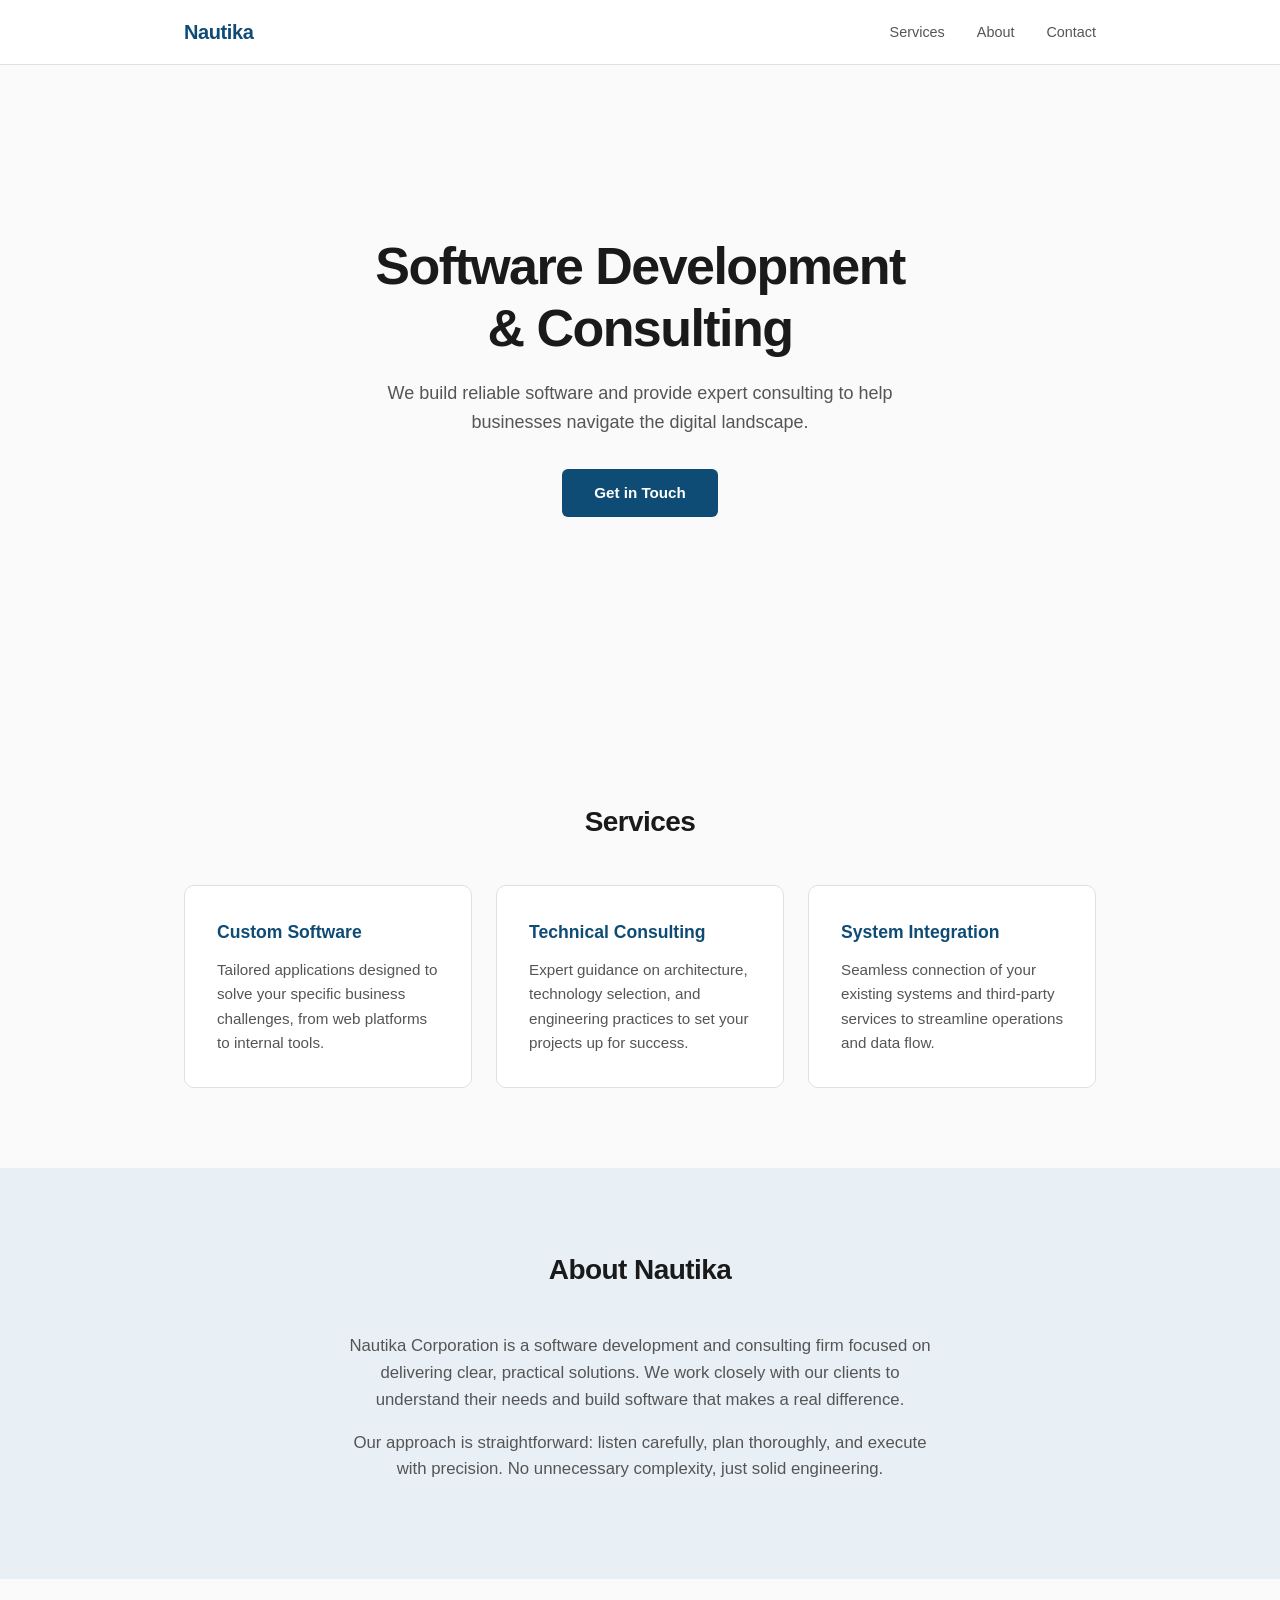
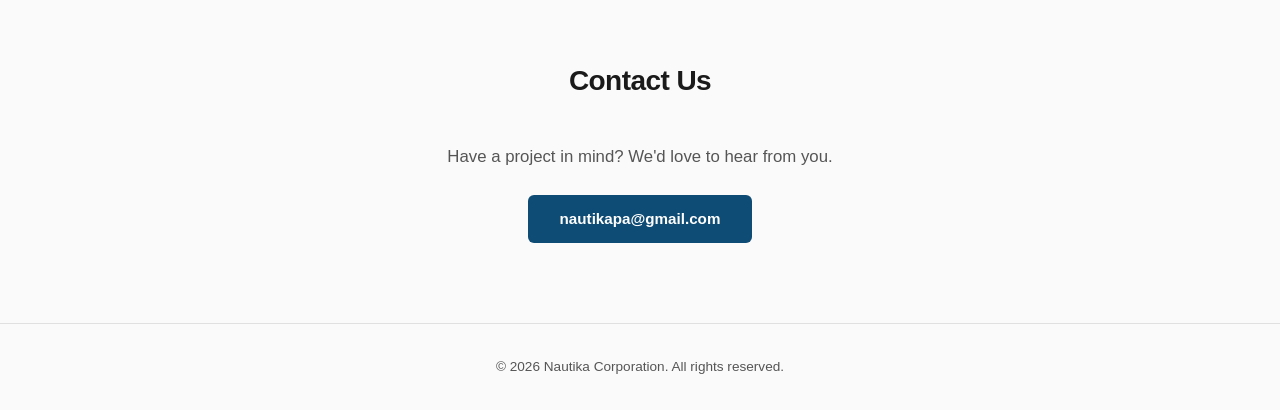
==== index.html @ a77cabad "Initial commit: Nautika Corporation static website Co-Authored-By: Claude Opus 4.6 <noreply@anthropi" ====
<!DOCTYPE html>
<html lang="en">
<head>
    <meta charset="UTF-8">
    <meta name="viewport" content="width=device-width, initial-scale=1.0">
    <title>Nautika Corporation | Software Development & Consulting</title>
    <link rel="stylesheet" href="css/style.css">
</head>
<body>

    <header>
        <nav>
            <div class="logo">Nautika</div>
            <ul class="nav-links">
                <li><a href="#services">Services</a></li>
                <li><a href="#about">About</a></li>
                <li><a href="#contact">Contact</a></li>
            </ul>
        </nav>
    </header>

    <section class="hero">
        <div class="hero-content">
            <h1>Software Development<br>& Consulting</h1>
            <p>We build reliable software and provide expert consulting to help businesses navigate the digital landscape.</p>
            <a href="#contact" class="btn">Get in Touch</a>
        </div>
    </section>

    <section id="services" class="services">
        <h2>Services</h2>
        <div class="services-grid">
            <div class="card">
                <h3>Custom Software</h3>
                <p>Tailored applications designed to solve your specific business challenges, from web platforms to internal tools.</p>
            </div>
            <div class="card">
                <h3>Technical Consulting</h3>
                <p>Expert guidance on architecture, technology selection, and engineering practices to set your projects up for success.</p>
            </div>
            <div class="card">
                <h3>System Integration</h3>
                <p>Seamless connection of your existing systems and third-party services to streamline operations and data flow.</p>
            </div>
        </div>
    </section>

    <section id="about" class="about">
        <div class="about-content">
            <h2>About Nautika</h2>
            <p>Nautika Corporation is a software development and consulting firm focused on delivering clear, practical solutions. We work closely with our clients to understand their needs and build software that makes a real difference.</p>
            <p>Our approach is straightforward: listen carefully, plan thoroughly, and execute with precision. No unnecessary complexity, just solid engineering.</p>
        </div>
    </section>

    <section id="contact" class="contact">
        <h2>Contact Us</h2>
        <p>Have a project in mind? We'd love to hear from you.</p>
        <a href="mailto:nautikapa@gmail.com" class="btn">nautikapa@gmail.com</a>
    </section>

    <footer>
        <p>&copy; 2026 Nautika Corporation. All rights reserved.</p>
    </footer>

</body>
</html>
---- css/style.css ----
*,
*::before,
*::after {
    margin: 0;
    padding: 0;
    box-sizing: border-box;
}

:root {
    --color-bg: #fafafa;
    --color-surface: #ffffff;
    --color-text: #1a1a1a;
    --color-text-muted: #555;
    --color-accent: #0f4c75;
    --color-accent-light: #e8f0f6;
    --color-border: #e0e0e0;
    --font-main: -apple-system, BlinkMacSystemFont, "Segoe UI", Roboto, Helvetica, Arial, sans-serif;
    --max-width: 960px;
}

html {
    scroll-behavior: smooth;
}

body {
    font-family: var(--font-main);
    color: var(--color-text);
    background: var(--color-bg);
    line-height: 1.6;
    -webkit-font-smoothing: antialiased;
}

/* ---- Navigation ---- */

header {
    position: fixed;
    top: 0;
    width: 100%;
    background: rgba(255, 255, 255, 0.95);
    backdrop-filter: blur(8px);
    border-bottom: 1px solid var(--color-border);
    z-index: 100;
}

nav {
    max-width: var(--max-width);
    margin: 0 auto;
    padding: 1rem 1.5rem;
    display: flex;
    justify-content: space-between;
    align-items: center;
}

.logo {
    font-size: 1.25rem;
    font-weight: 700;
    letter-spacing: -0.02em;
    color: var(--color-accent);
}

.nav-links {
    list-style: none;
    display: flex;
    gap: 2rem;
}

.nav-links a {
    text-decoration: none;
    color: var(--color-text-muted);
    font-size: 0.9rem;
    font-weight: 500;
    transition: color 0.2s;
}

.nav-links a:hover {
    color: var(--color-accent);
}

/* ---- Hero ---- */

.hero {
    min-height: 80vh;
    display: flex;
    align-items: center;
    justify-content: center;
    padding: 6rem 1.5rem 4rem;
}

.hero-content {
    max-width: var(--max-width);
    text-align: center;
}

.hero h1 {
    font-size: clamp(2rem, 5vw, 3.25rem);
    font-weight: 700;
    line-height: 1.2;
    letter-spacing: -0.03em;
    margin-bottom: 1.25rem;
}

.hero p {
    font-size: 1.125rem;
    color: var(--color-text-muted);
    max-width: 520px;
    margin: 0 auto 2rem;
}

.btn {
    display: inline-block;
    padding: 0.75rem 2rem;
    background: var(--color-accent);
    color: #fff;
    text-decoration: none;
    border-radius: 6px;
    font-weight: 600;
    font-size: 0.95rem;
    transition: background 0.2s, transform 0.15s;
}

.btn:hover {
    background: #0b3a5c;
    transform: translateY(-1px);
}

/* ---- Services ---- */

.services {
    padding: 5rem 1.5rem;
    max-width: var(--max-width);
    margin: 0 auto;
}

.services h2,
.about h2,
.contact h2 {
    font-size: 1.75rem;
    font-weight: 700;
    letter-spacing: -0.02em;
    margin-bottom: 2.5rem;
    text-align: center;
}

.services-grid {
    display: grid;
    grid-template-columns: repeat(auto-fit, minmax(260px, 1fr));
    gap: 1.5rem;
}

.card {
    background: var(--color-surface);
    border: 1px solid var(--color-border);
    border-radius: 10px;
    padding: 2rem;
    transition: box-shadow 0.2s, transform 0.15s;
}

.card:hover {
    box-shadow: 0 4px 20px rgba(0, 0, 0, 0.06);
    transform: translateY(-2px);
}

.card h3 {
    font-size: 1.1rem;
    margin-bottom: 0.75rem;
    color: var(--color-accent);
}

.card p {
    color: var(--color-text-muted);
    font-size: 0.95rem;
}

/* ---- About ---- */

.about {
    background: var(--color-accent-light);
    padding: 5rem 1.5rem;
}

.about-content {
    max-width: var(--max-width);
    margin: 0 auto;
    text-align: center;
}

.about p {
    color: var(--color-text-muted);
    max-width: 600px;
    margin: 0 auto 1rem;
    font-size: 1.05rem;
}

/* ---- Contact ---- */

.contact {
    padding: 5rem 1.5rem;
    text-align: center;
}

.contact p {
    color: var(--color-text-muted);
    margin-bottom: 1.5rem;
    font-size: 1.05rem;
}

/* ---- Footer ---- */

footer {
    border-top: 1px solid var(--color-border);
    text-align: center;
    padding: 2rem 1.5rem;
    font-size: 0.85rem;
    color: var(--color-text-muted);
}

/* ---- Responsive ---- */

@media (max-width: 600px) {
    .nav-links {
        gap: 1.25rem;
    }

    .hero {
        min-height: 60vh;
    }
}
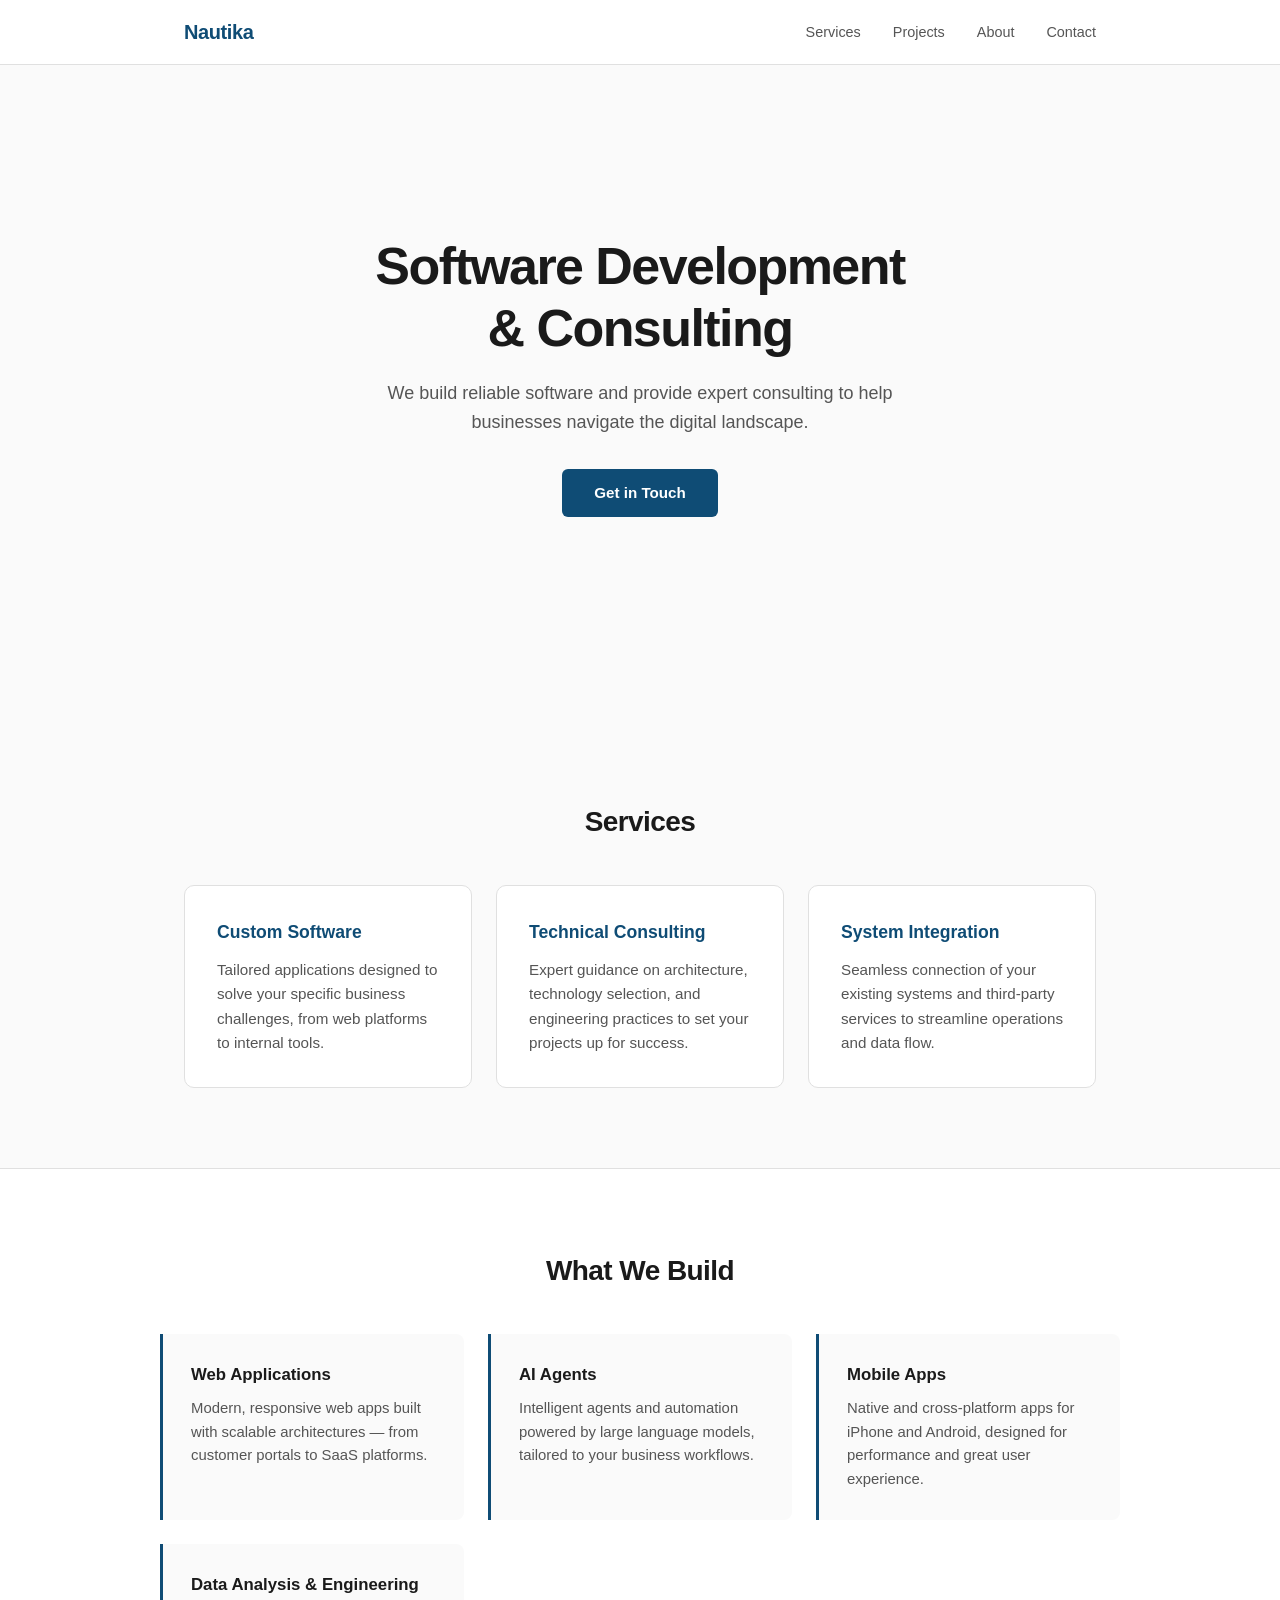
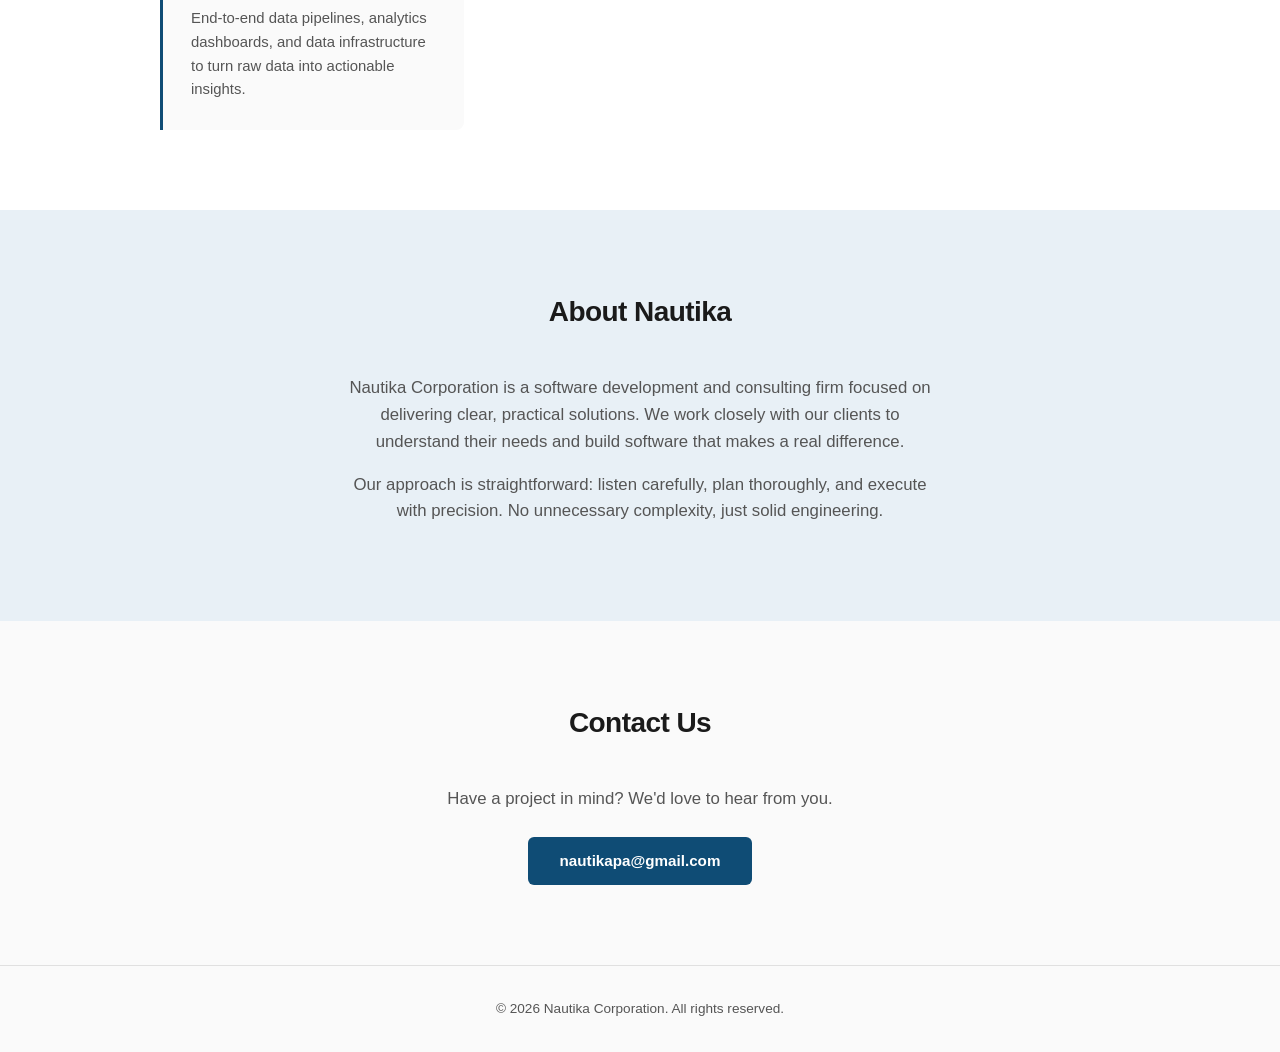
==== commit ff91f816: "Add What We Build section with project types Co-Authored-By: Claude Opus 4.6 <noreply@anthropic.com>" ====
--- a/index.html
+++ b/index.html
@@ -13,6 +13,7 @@
             <div class="logo">Nautika</div>
             <ul class="nav-links">
                 <li><a href="#services">Services</a></li>
+                <li><a href="#projects">Projects</a></li>
                 <li><a href="#about">About</a></li>
                 <li><a href="#contact">Contact</a></li>
             </ul>
@@ -45,6 +46,28 @@
         </div>
     </section>
 
+    <section id="projects" class="projects">
+        <h2>What We Build</h2>
+        <div class="projects-grid">
+            <div class="project-item">
+                <h3>Web Applications</h3>
+                <p>Modern, responsive web apps built with scalable architectures — from customer portals to SaaS platforms.</p>
+            </div>
+            <div class="project-item">
+                <h3>AI Agents</h3>
+                <p>Intelligent agents and automation powered by large language models, tailored to your business workflows.</p>
+            </div>
+            <div class="project-item">
+                <h3>Mobile Apps</h3>
+                <p>Native and cross-platform apps for iPhone and Android, designed for performance and great user experience.</p>
+            </div>
+            <div class="project-item">
+                <h3>Data Analysis & Engineering</h3>
+                <p>End-to-end data pipelines, analytics dashboards, and data infrastructure to turn raw data into actionable insights.</p>
+            </div>
+        </div>
+    </section>
+
     <section id="about" class="about">
         <div class="about-content">
             <h2>About Nautika</h2>
--- a/css/style.css
+++ b/css/style.css
@@ -171,6 +171,47 @@
     font-size: 0.95rem;
 }
 
+/* ---- Projects ---- */
+
+.projects {
+    padding: 5rem 1.5rem;
+    background: var(--color-surface);
+    border-top: 1px solid var(--color-border);
+}
+
+.projects h2 {
+    font-size: 1.75rem;
+    font-weight: 700;
+    letter-spacing: -0.02em;
+    margin-bottom: 2.5rem;
+    text-align: center;
+}
+
+.projects-grid {
+    max-width: var(--max-width);
+    margin: 0 auto;
+    display: grid;
+    grid-template-columns: repeat(auto-fit, minmax(240px, 1fr));
+    gap: 1.5rem;
+}
+
+.project-item {
+    padding: 1.75rem;
+    border-left: 3px solid var(--color-accent);
+    background: var(--color-bg);
+    border-radius: 0 8px 8px 0;
+}
+
+.project-item h3 {
+    font-size: 1.05rem;
+    margin-bottom: 0.5rem;
+}
+
+.project-item p {
+    color: var(--color-text-muted);
+    font-size: 0.93rem;
+}
+
 /* ---- About ---- */
 
 .about {
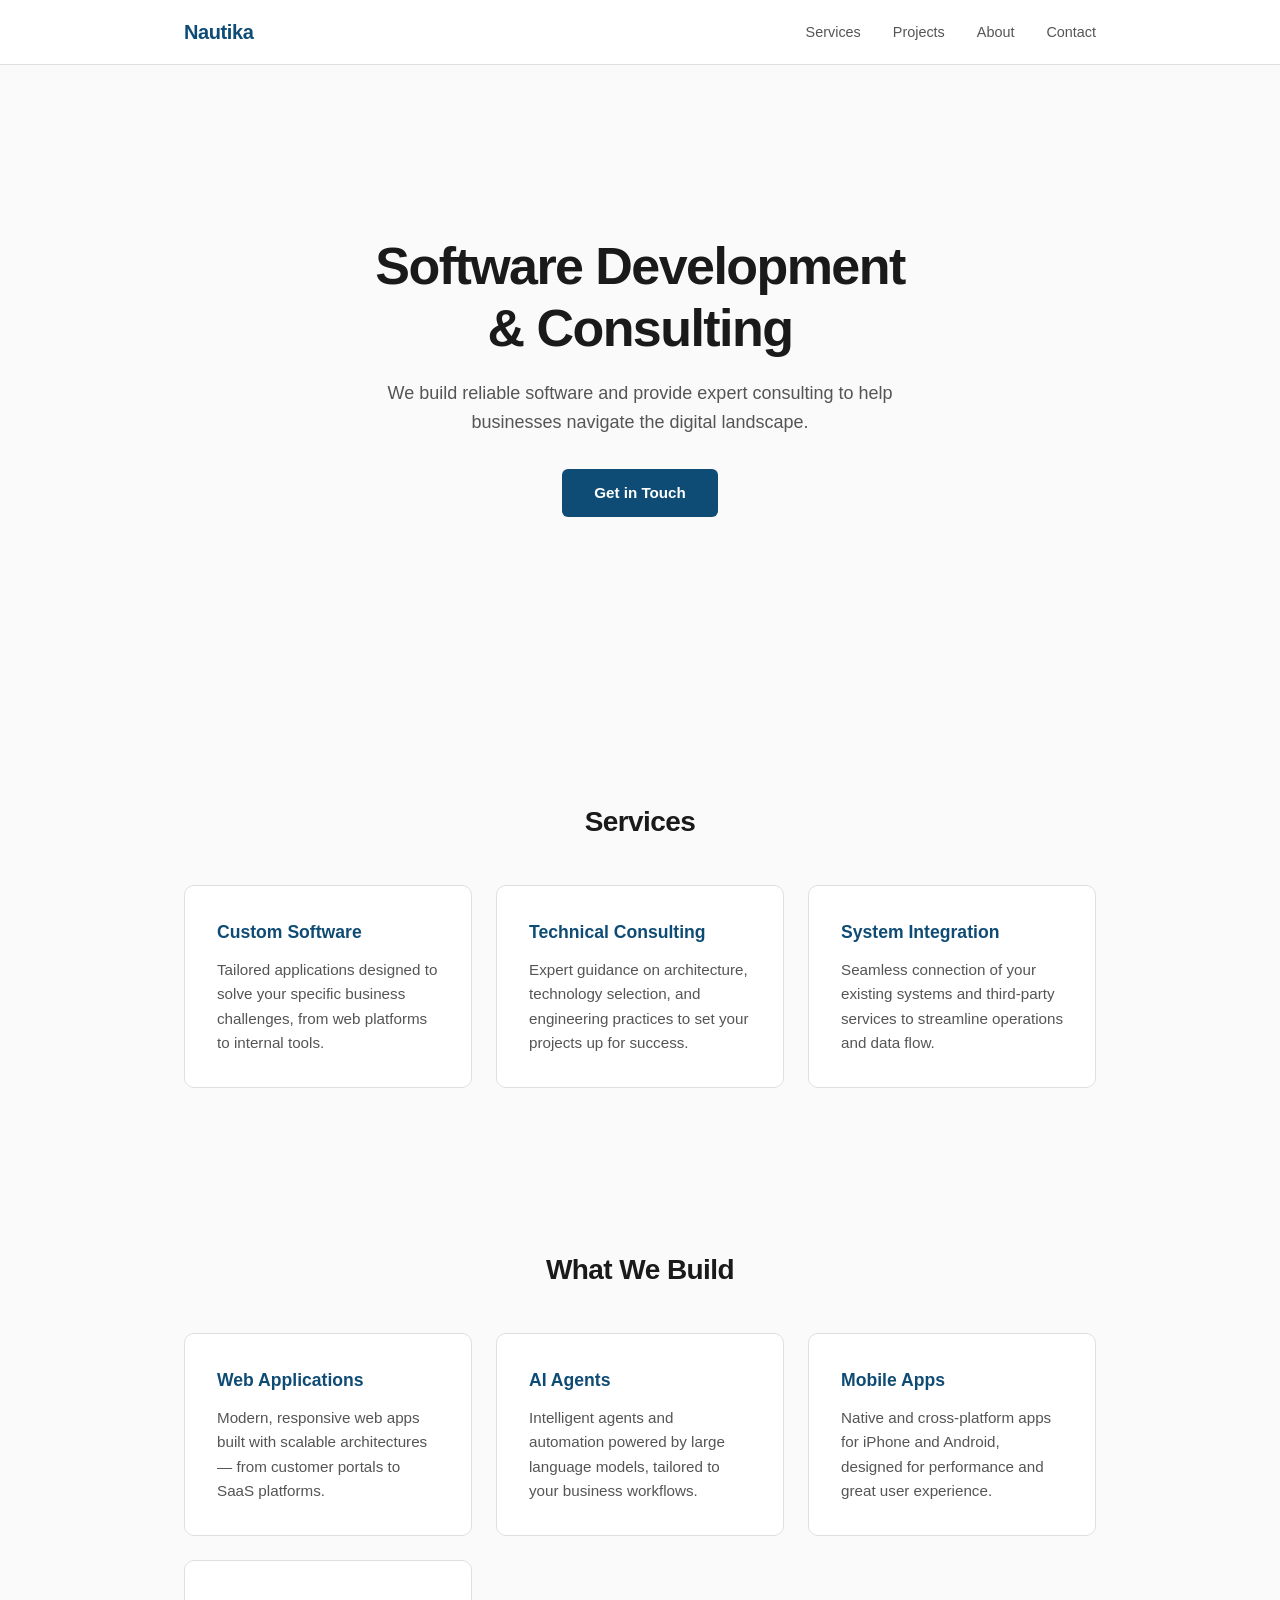
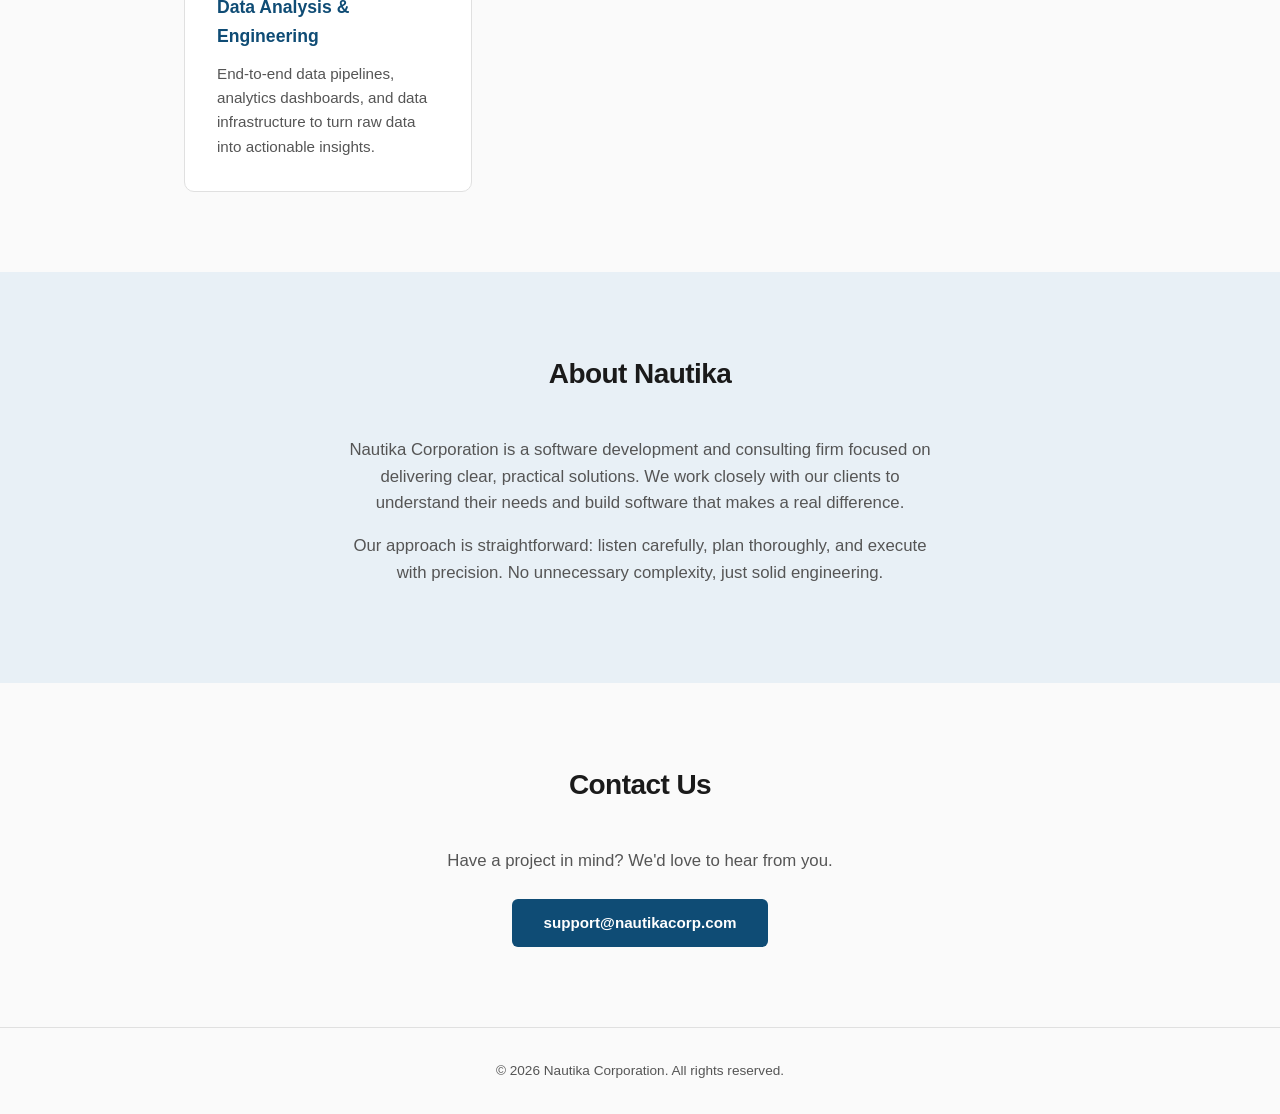
==== commit 3b1b9dda: "change email" ====
--- a/index.html
+++ b/index.html
@@ -79,7 +79,7 @@
     <section id="contact" class="contact">
         <h2>Contact Us</h2>
         <p>Have a project in mind? We'd love to hear from you.</p>
-        <a href="mailto:nautikapa@gmail.com" class="btn">nautikapa@gmail.com</a>
+        <a href="mailto:support@nautikacorp.com" class="btn">support@nautikacorp.com</a>
     </section>
 
     <footer>
--- a/css/style.css
+++ b/css/style.css
@@ -175,8 +175,8 @@
 
 .projects {
     padding: 5rem 1.5rem;
-    background: var(--color-surface);
-    border-top: 1px solid var(--color-border);
+    max-width: var(--max-width);
+    margin: 0 auto;
 }
 
 .projects h2 {
@@ -188,28 +188,33 @@
 }
 
 .projects-grid {
-    max-width: var(--max-width);
-    margin: 0 auto;
     display: grid;
     grid-template-columns: repeat(auto-fit, minmax(240px, 1fr));
     gap: 1.5rem;
 }
 
 .project-item {
-    padding: 1.75rem;
-    border-left: 3px solid var(--color-accent);
-    background: var(--color-bg);
-    border-radius: 0 8px 8px 0;
+    background: var(--color-surface);
+    border: 1px solid var(--color-border);
+    border-radius: 10px;
+    padding: 2rem;
+    transition: box-shadow 0.2s, transform 0.15s;
+}
+
+.project-item:hover {
+    box-shadow: 0 4px 20px rgba(0, 0, 0, 0.06);
+    transform: translateY(-2px);
 }
 
 .project-item h3 {
-    font-size: 1.05rem;
-    margin-bottom: 0.5rem;
+    font-size: 1.1rem;
+    margin-bottom: 0.75rem;
+    color: var(--color-accent);
 }
 
 .project-item p {
     color: var(--color-text-muted);
-    font-size: 0.93rem;
+    font-size: 0.95rem;
 }
 
 /* ---- About ---- */
